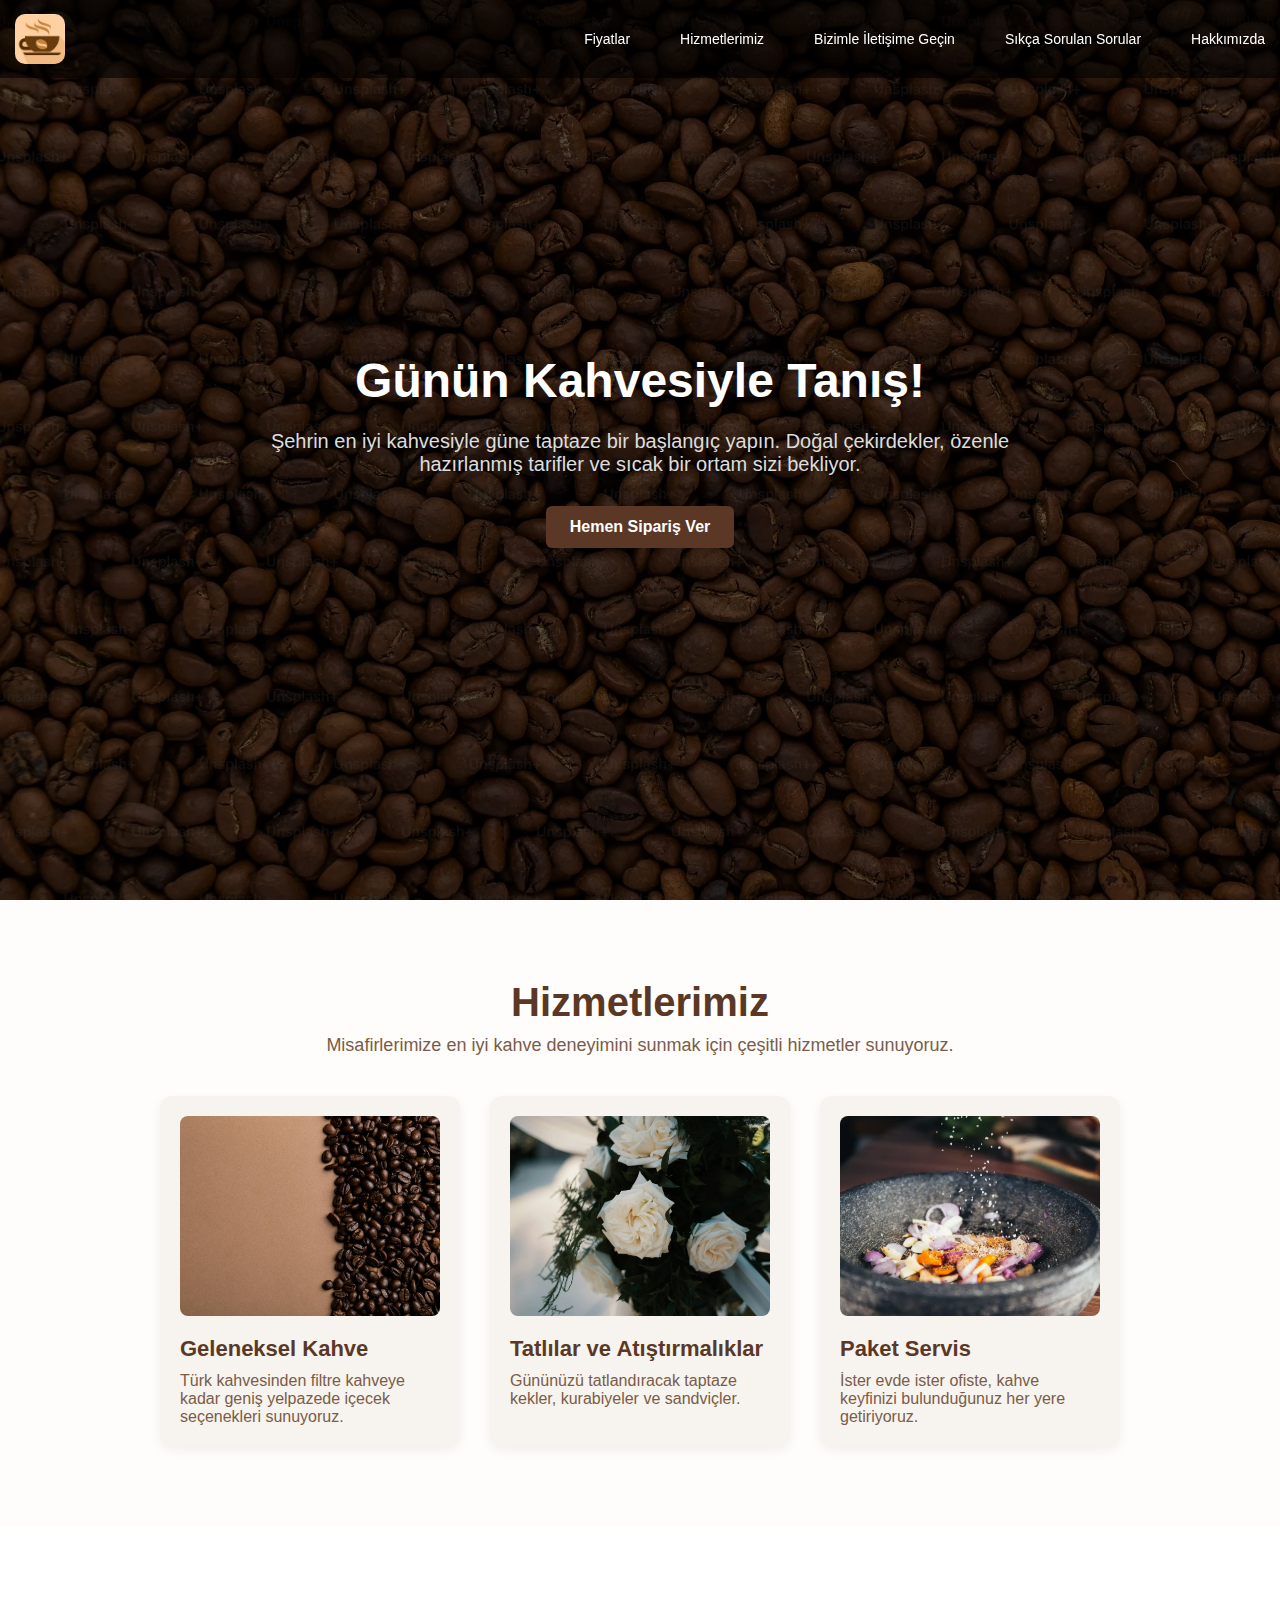
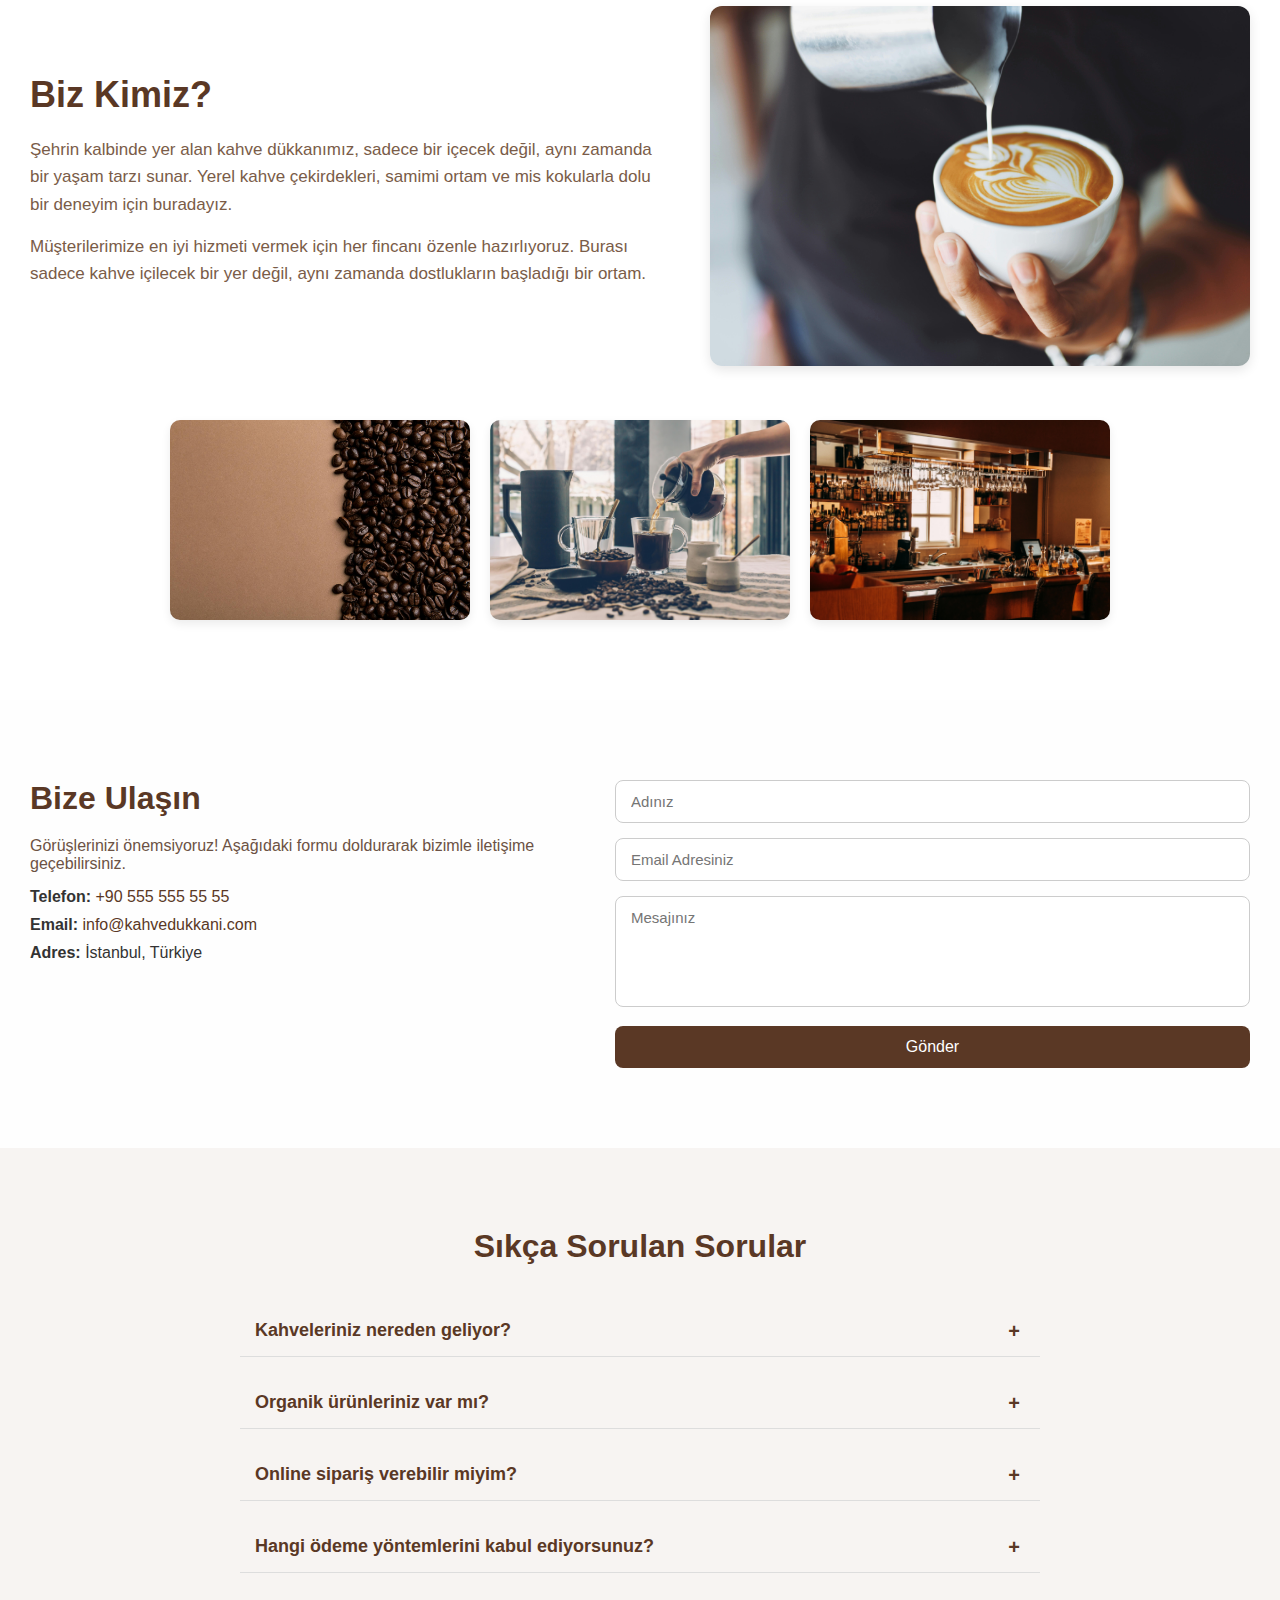
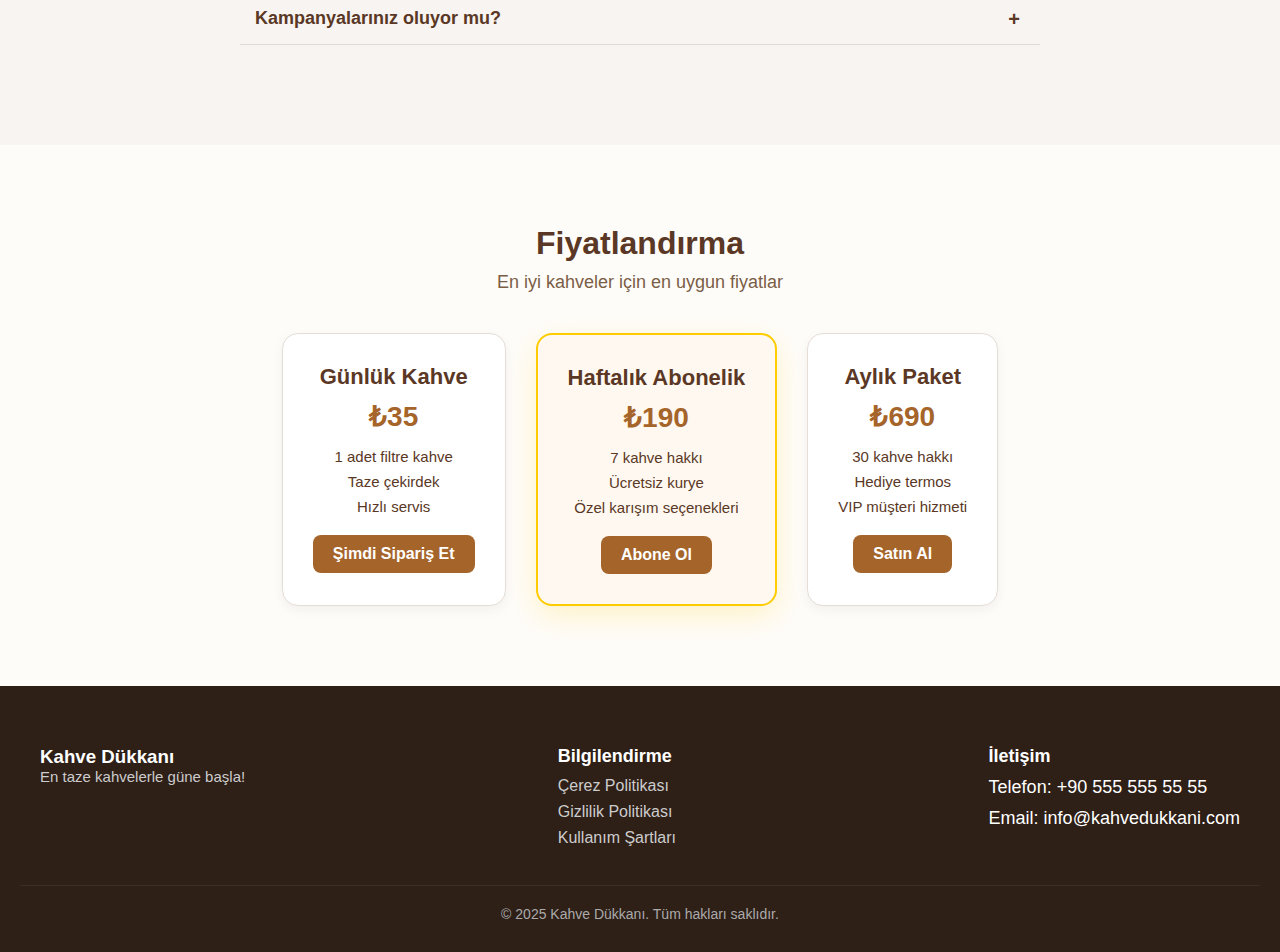
==== index.html @ 53bf3b6f "new" ====
<!doctype html>
<html lang="en">
<head>
    <meta charset="UTF-8">
    <meta name="viewport"
          content="width=device-width, user-scalable=no, initial-scale=1.0, maximum-scale=1.0, minimum-scale=1.0">
    <meta http-equiv="X-UA-Compatible" content="ie=edge">
    <title>Hoşgeldiniz | En İyi Kahve Deneyimi</title>
    <meta name="description" content="Şehrin en iyi kahve dükkanı! Taze kahve çekirdekleri, sıcak atmosfer ve dostça hizmet sizi bekliyor. Menü, fiyatlar, sık sorulan sorular ve daha fazlası burada.">
    <meta name="keywords" content="kahve, kafe, kahve dükkanı, espresso, latte, cappuccino, taze kahve, sıcak içecekler, kahve fiyatları, kahve kursu, kahve çekirdeği">
    <meta name="author" content="Senin adın veya ajansın adı" />
    <meta name="robots" content="index, follow" />
    <meta property="og:type" content="website" />
    <meta property="og:title" content="Hoşgeldiniz | En İyi Kahve Deneyimi" />
    <meta property="og:description" content="Şehrin en iyi kahve dükkanı! Taze kahve çekirdekleri, sıcak atmosfer ve dostça hizmet sizi bekliyor." />
    <meta property="og:image" content="https://твоя-ссылка-на-картинку.hero.jpg" />
    <meta property="og:url" content="https://site-adresi.com" />
    <meta name="twitter:card" content="summary_large_image" />
    <meta name="twitter:title" content="Hoşgeldiniz | En İyi Kahve Deneyimi" />
    <meta name="twitter:description" content="Şehrin en iyi kahve dükkanı! Taze kahve çekirdekleri, sıcak atmosfer ve dostça hizmet sizi bekliyor." />
    <meta name="twitter:image" content="https://твоя-ссылка-на-картинку.hero.jpg" />
    <meta name="theme-color" content="#6f4e37" />
    <link rel="icon" type="image/svg+xml" href="assets/images/favicon.svg">
    <link rel="stylesheet" href="style.css">

</head>
<body>


<div class="wrapper">
    <header class="header">
        <div class="header-container">
            <div class="header-body G-align-center">
                <a href="index.html" class="header-logo G-flex">
                    <img src="assets/images/logo.jpg" alt="">
                </a>
                <div class="menu-bg"></div>

                <nav class="menu">
                    <div class="menu-content-mobile">
                        <a class="header-logo-mobile" href="index.html">
                            <i class="icon icon-logo"></i>
                        </a>
                    </div>
                    <ul class='menu-list G-align-center'>
                        <li><a class="home-link" href="#price">Fiyatlar</a></li>
                        <li><a class="home-link" href="#services">Hizmetlerimiz</a></li>
                        <li><a class="home-link" href="#contact">Bizimle İletişime Geçin</a></li>
                        <li><a class="home-link" href="#faq">Sıkça Sorulan Sorular</a></li>
                        <li><a class="home-link" href="#about">Hakkımızda</a></li>
                    </ul>

                </nav>

                <div class="burger">
                    <span></span>
                </div>
            </div>
        </div>
    </header>

    <main class="main">

        <section class="hero">
            <div class="hero-overlay">
                <div class="hero-content">
                    <h1>Günün Kahvesiyle Tanış!</h1>
                    <p>Şehrin en iyi kahvesiyle güne taptaze bir başlangıç yapın. Doğal çekirdekler, özenle hazırlanmış
                        tarifler ve sıcak bir ortam sizi bekliyor.</p>
                    <a href="#contact" class="btn">Hemen Sipariş Ver</a>
                </div>
            </div>
            <div class="hero-bg G-flex">
                <img src="assets/images/hero.webp" alt="">
            </div>

        </section>


        <section class="services" id="services">
            <div class="container">
                <h2 class="section-title">Hizmetlerimiz</h2>
                <p class="section-description">
                    Misafirlerimize en iyi kahve deneyimini sunmak için çeşitli hizmetler sunuyoruz.
                </p>

                <div class="service-items">
                    <div class="service-card">
                        <div class="service-card-img">
                            <img src="assets/images/service1.jpeg" alt="Kahve Servisi">

                        </div>
                        <h3>Geleneksel Kahve</h3>
                        <p>Türk kahvesinden filtre kahveye kadar geniş yelpazede içecek seçenekleri sunuyoruz.</p>
                    </div>
                    <div class="service-card">
                        <div class="service-card-img">
                            <img src="assets/images/service2.webp" alt="Kahve Servisi">
                        </div>
                        <h3>Tatlılar ve Atıştırmalıklar</h3>
                        <p>Gününüzü tatlandıracak taptaze kekler, kurabiyeler ve sandviçler.</p>
                    </div>
                    <div class="service-card">
                        <div class="service-card-img">
                            <img src="assets/images/service3.webp" alt="Kahve Servisi">
                        </div>
                        <h3>Paket Servis</h3>
                        <p>İster evde ister ofiste, kahve keyfinizi bulunduğunuz her yere getiriyoruz.</p>
                    </div>
                </div>
            </div>
        </section>


        <section class="about" id="about">
            <div class="container about-content">
                <div class="about-text">
                    <h2>Biz Kimiz?</h2>
                    <p>
                        Şehrin kalbinde yer alan kahve dükkanımız, sadece bir içecek değil, aynı zamanda bir yaşam tarzı
                        sunar.
                        Yerel kahve çekirdekleri, samimi ortam ve mis kokularla dolu bir deneyim için buradayız.
                    </p>
                    <p>
                        Müşterilerimize en iyi hizmeti vermek için her fincanı özenle hazırlıyoruz. Burası sadece kahve
                        içilecek bir yer değil, aynı zamanda dostlukların başladığı bir ortam.
                    </p>
                </div>
                <div class="about-image">
                    <img src="assets/images/about1.jpeg" alt="Kahve Dükkanı">
                </div>
            </div>

            <div class="container about-gallery">
                <img src="assets/images/service1.jpeg" alt="Kahve Fincanı">
                <img src='assets/images/about2.jpeg' alt="Barista Hazırlık">
                <img src="assets/images/about3.jpeg" alt="Tatlı ve Kahve">
            </div>
        </section>


        <section class="contact" id="contact">
            <div class="container contact-container">
                <div class="contact-info">
                    <h2>Bize Ulaşın</h2>
                    <p>Görüşlerinizi önemsiyoruz! Aşağıdaki formu doldurarak bizimle iletişime geçebilirsiniz.</p>

                    <ul>
                        <li><strong>Telefon:</strong> <a href="tel:+905555555555">+90 555 555 55 55</a></li>
                        <li><strong>Email:</strong> <a href="mailto:info@kahvedukkani.com">info@kahvedukkani.com</a>
                        </li>
                        <li><strong>Adres:</strong> İstanbul, Türkiye</li>
                    </ul>
                </div>

                <form class="contact-form">
                    <label>
                        <input type="text" placeholder="Adınız" required>

                    </label>
                    <label>
                        <input type="email" placeholder="Email Adresiniz" required>

                    </label>
                    <label>
                        <textarea placeholder="Mesajınız" rows="5" required></textarea>
                    </label>
                    <button type="submit">Gönder</button>
                </form>
            </div>
        </section>

        <section class="faq" id="faq">
            <div class="container">
                <h2>Sıkça Sorulan Sorular</h2>
                <div class="faq-item">
                    <button class="faq-question">Kahveleriniz nereden geliyor?</button>
                    <div class="faq-answer">
                        <p>Kahvelerimiz dünyanın en kaliteli bölgelerinden, özellikle Kolombiya, Brezilya ve
                            Etiyopya'dan tedarik edilmektedir.</p>
                    </div>
                </div>

                <div class="faq-item">
                    <button class="faq-question">Organik ürünleriniz var mı?</button>
                    <div class="faq-answer">
                        <p>Evet, organik sertifikalı kahve çekirdeklerimiz mevcuttur. Ürün sayfalarından detayları
                            görebilirsiniz.</p>
                    </div>
                </div>

                <div class="faq-item">
                    <button class="faq-question">Online sipariş verebilir miyim?</button>
                    <div class="faq-answer">
                        <p>Evet, sitemiz üzerinden kolayca online sipariş verebilir ve kapınıza kadar teslim
                            alabilirsiniz.</p>
                    </div>
                </div>

                <div class="faq-item">
                    <button class="faq-question">Hangi ödeme yöntemlerini kabul ediyorsunuz?</button>
                    <div class="faq-answer">
                        <p>Kredi kartı, banka kartı ve kapıda ödeme seçeneklerimiz mevcuttur.</p>
                    </div>
                </div>

                <div class="faq-item">
                    <button class="faq-question">Kampanyalarınız oluyor mu?</button>
                    <div class="faq-answer">
                        <p>Evet! Haftalık ve aylık kampanyalarımızı takip etmek için bizi sosyal medyadan takip
                            edebilirsiniz.</p>
                    </div>
                </div>
            </div>
        </section>

        <section class="pricing" id="price">
            <div class="container">
                <h2>Fiyatlandırma</h2>
                <p class="pricing-subtitle">En iyi kahveler için en uygun fiyatlar</p>

                <div class="pricing-cards">
                    <div class="pricing-card">
                        <h3>Günlük Kahve</h3>
                        <p class="price">₺35</p>
                        <ul>
                            <li>1 adet filtre kahve</li>
                            <li>Taze çekirdek</li>
                            <li>Hızlı servis</li>
                        </ul>
                        <button>Şimdi Sipariş Et</button>
                    </div>

                    <div class="pricing-card popular">
                        <h3>Haftalık Abonelik</h3>
                        <p class="price">₺190</p>
                        <ul>
                            <li>7 kahve hakkı</li>
                            <li>Ücretsiz kurye</li>
                            <li>Özel karışım seçenekleri</li>
                        </ul>
                        <button>Abone Ol</button>
                    </div>

                    <div class="pricing-card">
                        <h3>Aylık Paket</h3>
                        <p class="price">₺690</p>
                        <ul>
                            <li>30 kahve hakkı</li>
                            <li>Hediye termos</li>
                            <li>VIP müşteri hizmeti</li>
                        </ul>
                        <button>Satın Al</button>
                    </div>
                </div>
            </div>
        </section>

    </main>

    <footer class="footer">
        <div class="footer-container">
            <div class="footer-logo">
                <h3>Kahve Dükkanı</h3>
                <p>En taze kahvelerle güne başla!</p>
            </div>

            <div class="footer-links">
                <h4>Bilgilendirme</h4>
                <ul>
                    <li><a href="cookiePolicy.html">Çerez Politikası</a></li>
                    <li><a href="privacyPolicy.html">Gizlilik Politikası</a></li>
                    <li><a href="termsOfUse.html">Kullanım Şartları</a></li>
                </ul>
            </div>

            <div class="footer-contact">
                <h4>İletişim</h4>
                <a href="tel: +905555555555">Telefon: +90 555 555 55 55</a>
                <a href="mailto:info@kahvedukkani.com">Email: info@kahvedukkani.com</a>
            </div>
        </div>

        <div class="footer-bottom">
            <p>© 2025 Kahve Dükkanı. Tüm hakları saklıdır.</p>
        </div>
    </footer>

</div>

<script src="assets/js/index.js"></script>

</body>
</html>
---- style.css ----
@import 'assets/font/fonts.css';
@import 'assets/css/normalize.css';
@import 'assets/css/flex.css';
@import 'assets/css/general.css';
@import 'assets/css/header.css';
@import 'assets/css/footer.css';
@import 'assets/css/home.css';
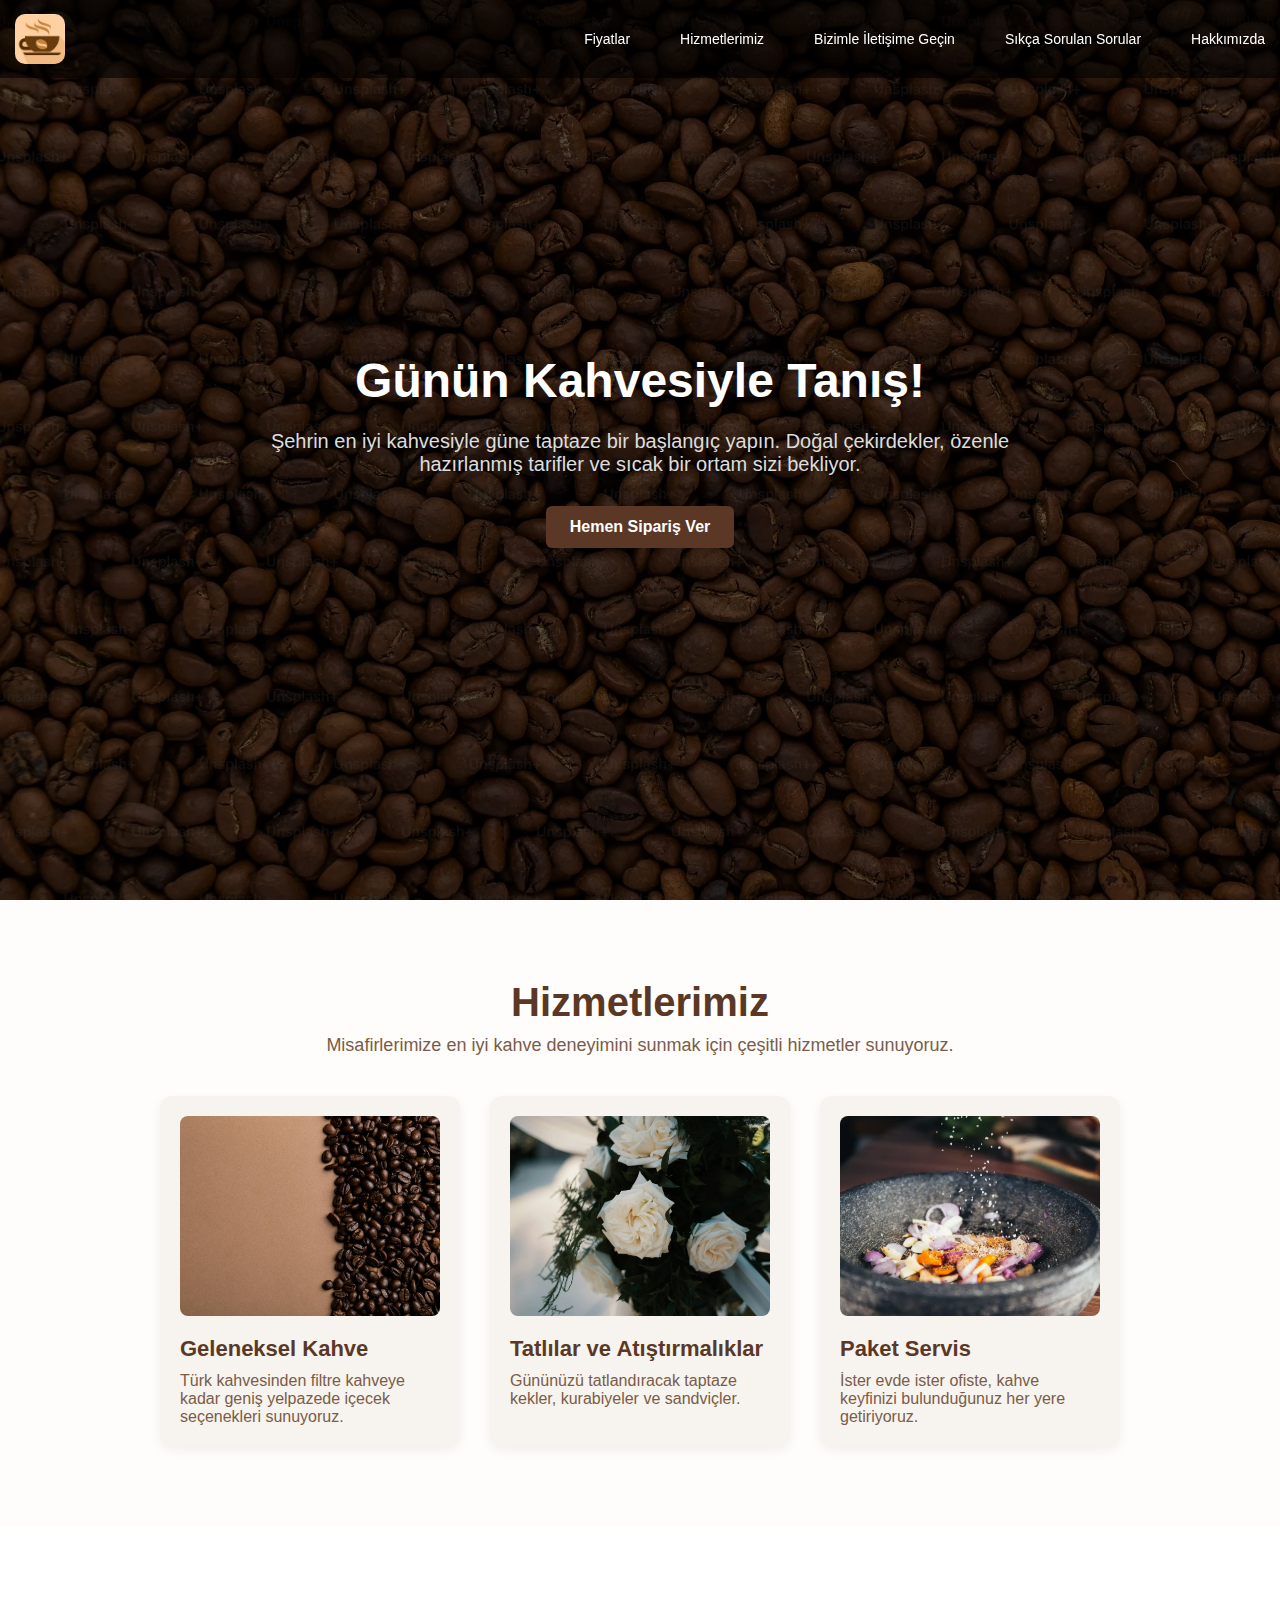
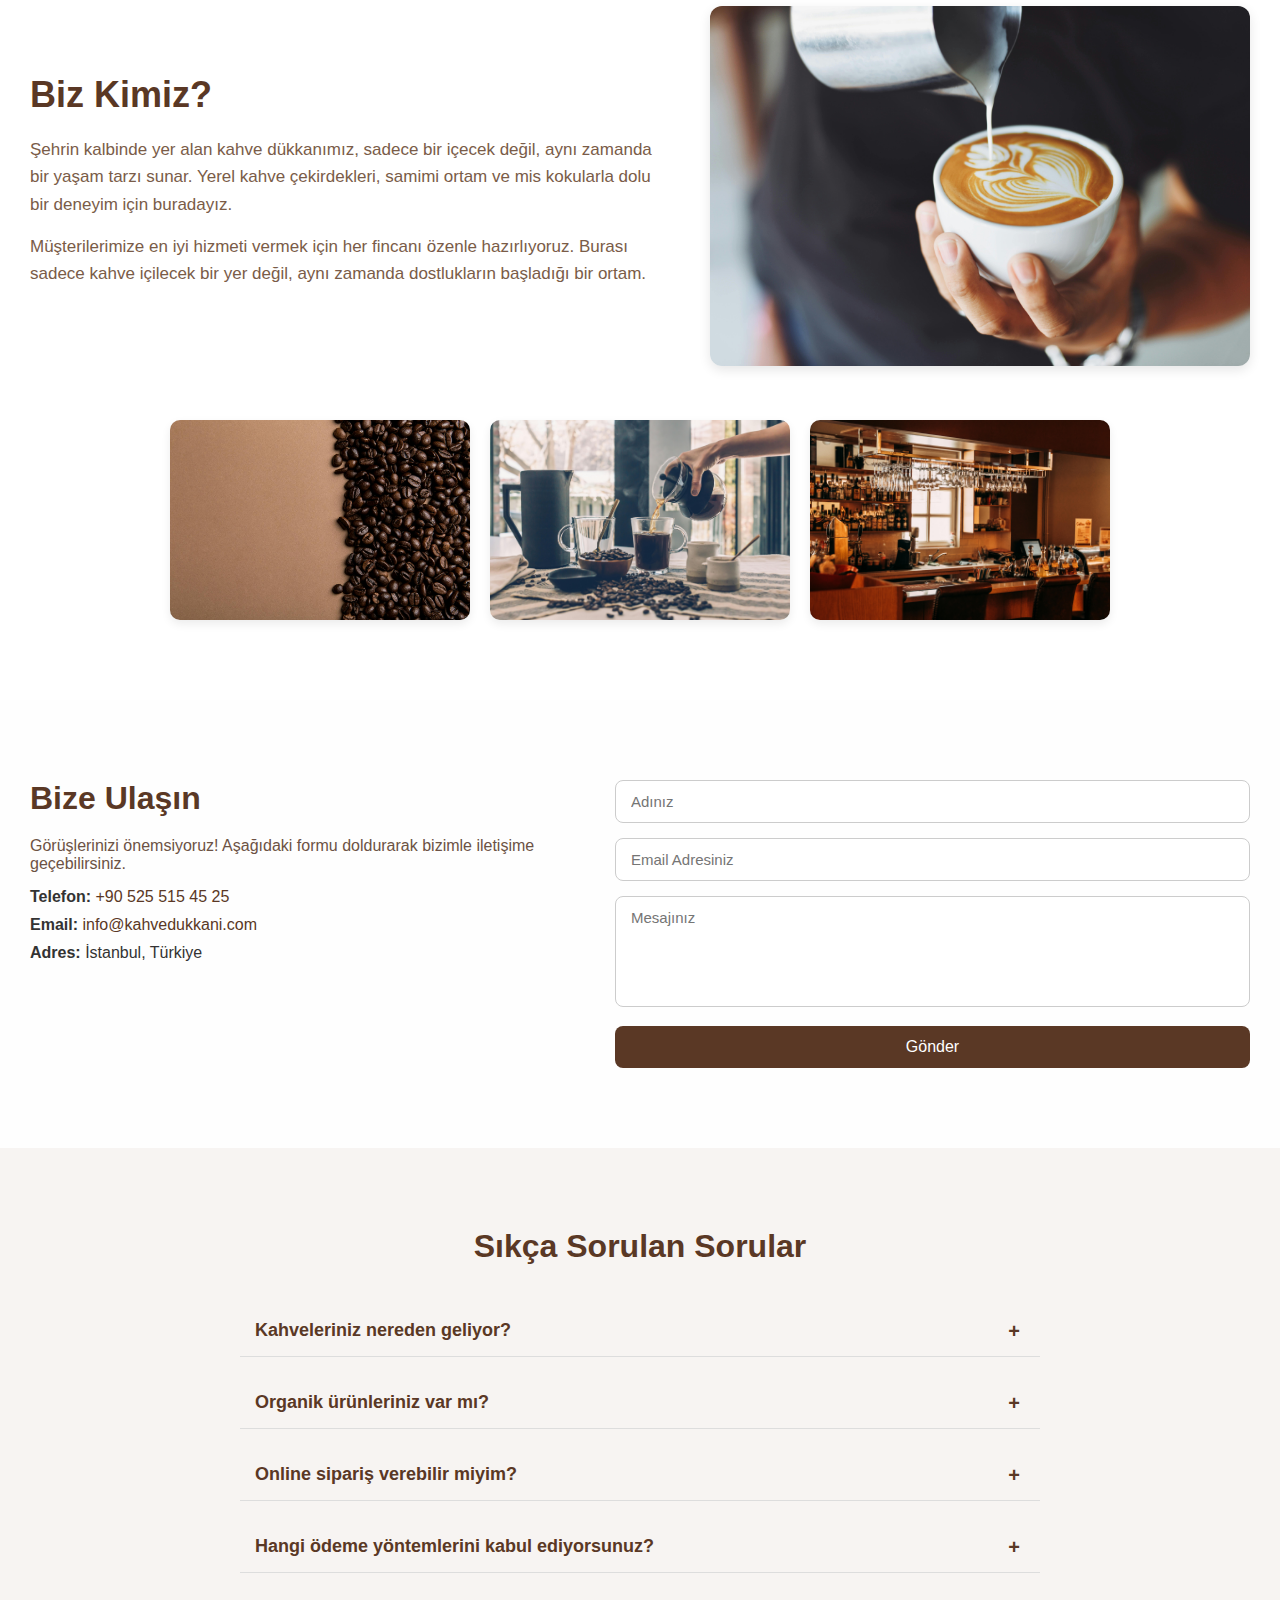
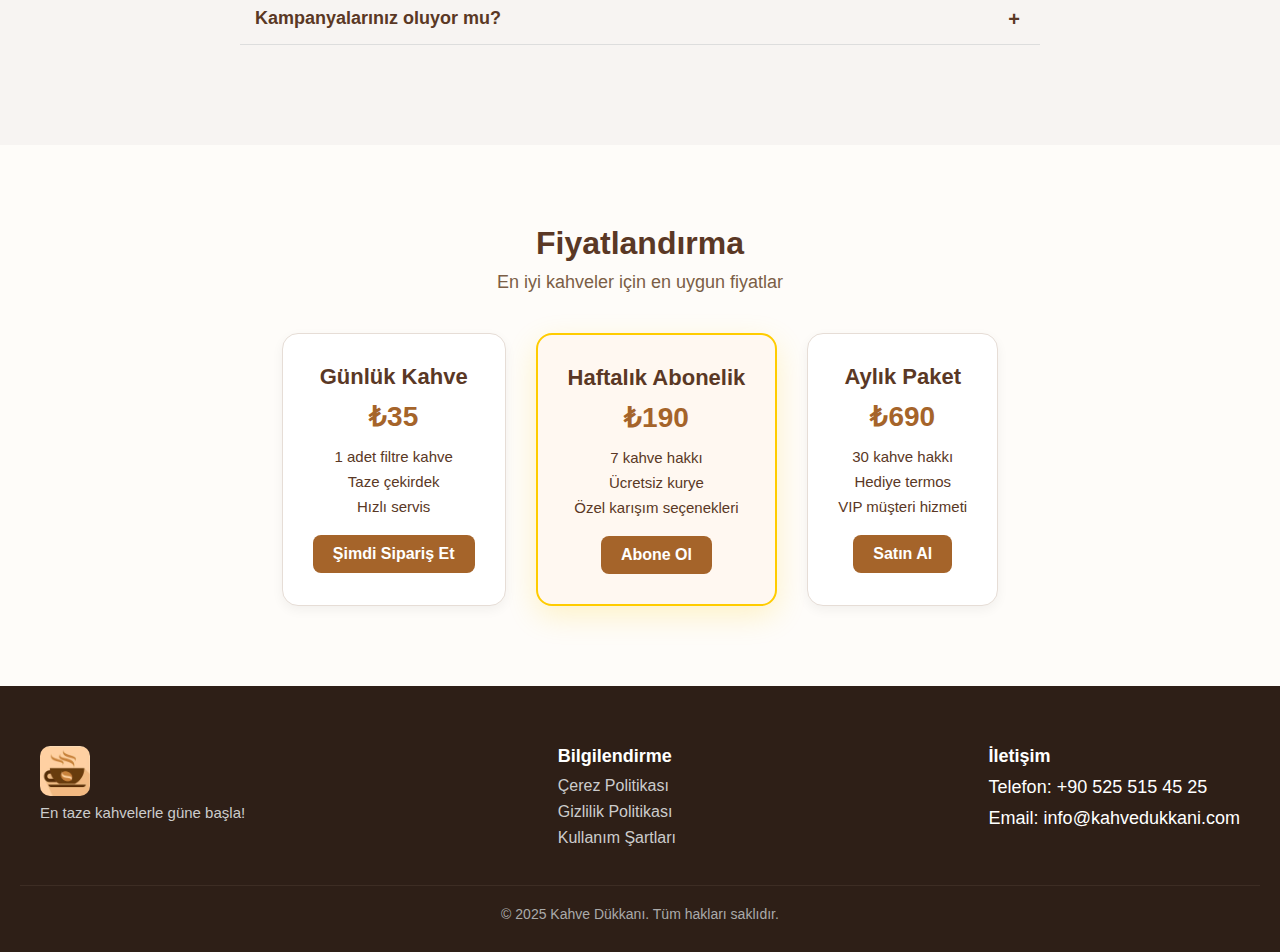
==== commit 53829086: "new" ====
--- a/index.html
+++ b/index.html
@@ -146,7 +146,7 @@
                     <p>Görüşlerinizi önemsiyoruz! Aşağıdaki formu doldurarak bizimle iletişime geçebilirsiniz.</p>
 
                     <ul>
-                        <li><strong>Telefon:</strong> <a href="tel:+905555555555">+90 555 555 55 55</a></li>
+                        <li><strong>Telefon:</strong> <a href="tel:+905255154525">+90 525 515 45 25</a></li>
                         <li><strong>Email:</strong> <a href="mailto:info@kahvedukkani.com">info@kahvedukkani.com</a>
                         </li>
                         <li><strong>Adres:</strong> İstanbul, Türkiye</li>
@@ -261,7 +261,9 @@
     <footer class="footer">
         <div class="footer-container">
             <div class="footer-logo">
-                <h3>Kahve Dükkanı</h3>
+                <a class="header-logo" href="index.html">
+                    <img src="assets/images/logo.jpg" alt="">
+                </a>
                 <p>En taze kahvelerle güne başla!</p>
             </div>
 
@@ -276,7 +278,7 @@
 
             <div class="footer-contact">
                 <h4>İletişim</h4>
-                <a href="tel: +905555555555">Telefon: +90 555 555 55 55</a>
+                <a href="tel: +905255154525">Telefon: +90 525 515 45 25</a>
                 <a href="mailto:info@kahvedukkani.com">Email: info@kahvedukkani.com</a>
             </div>
         </div>
